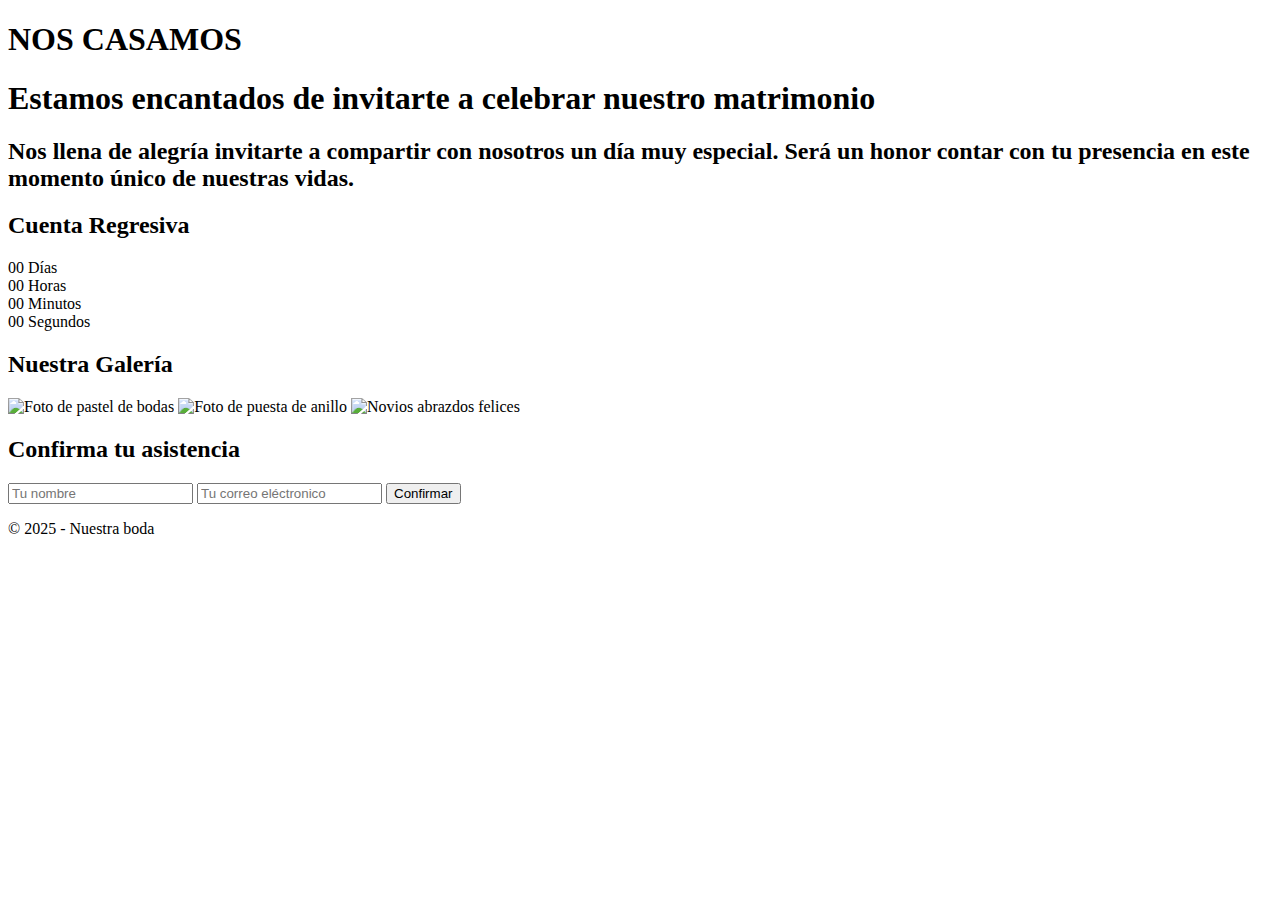
==== WeddingCards/assets/index.html @ c8cbafc0 "Archivos html,css,js de invitación bodas" ====
<!DOCTYPE html>
<html lang="es">
    <head>  
        <meta charset="UTF-8">
        <meta name="viewport" content="width=device-width, initial-scale=1.0">
        <title>Nos Casamos</title>
        <link rel="stylesheet" href="assets/css/styles.css">
    </head>
        <body>
            <header>
                <h1> NOS CASAMOS</h1>
                <p>
                <h1>Estamos encantados de invitarte a celebrar nuestro matrimonio</h1>
                
                <h2>Nos llena de alegría invitarte a compartir con nosotros un día muy especial.
                Será un honor contar con tu presencia en este momento único de nuestras vidas.</h2> 
            </p>
            </header>
            
            <section id="countdown">
                <h2> Cuenta Regresiva</h2>
                <div class="timer">
                    <div><span id="days"> 00 </span>Días</div> 
                    <div><span id="hours"> 00 </span>Horas</div>
                    <div><span id="minutes"> 00 </span>Minutos</div>
                    <div><span id="seconds"> 00 </span>Segundos</div>
                </div>
            </section>

            <section id="galery">
                <h2>Nuestra Galería</h2>
                <div class="images">
                    <img src="assets/img/wedding1.jpg" alt="Foto de pastel de bodas">
                    <img src="assets/img/wedding2.jpg" alt="Foto de puesta de anillo">
                    <img src="assets/img/wedding3.jpg" alt="Novios abrazdos felices">
                </div>
            </section>

            <section id="srvp">
                <h2>Confirma tu asistencia</h2>
                <form id="confirmation-form">
                    <input type="text" name="name" placeholder="Tu nombre" required>
                    <input type="email" name="email" placeholder="Tu correo eléctronico" required>
                    <button type="submit"> Confirmar </button>
                </form>
            </section>

            <footer>
                <p>© 2025 - Nuestra boda</p>
            </footer>

            <script src="assets/js/script.js"></script>
            
        </body>

</html>
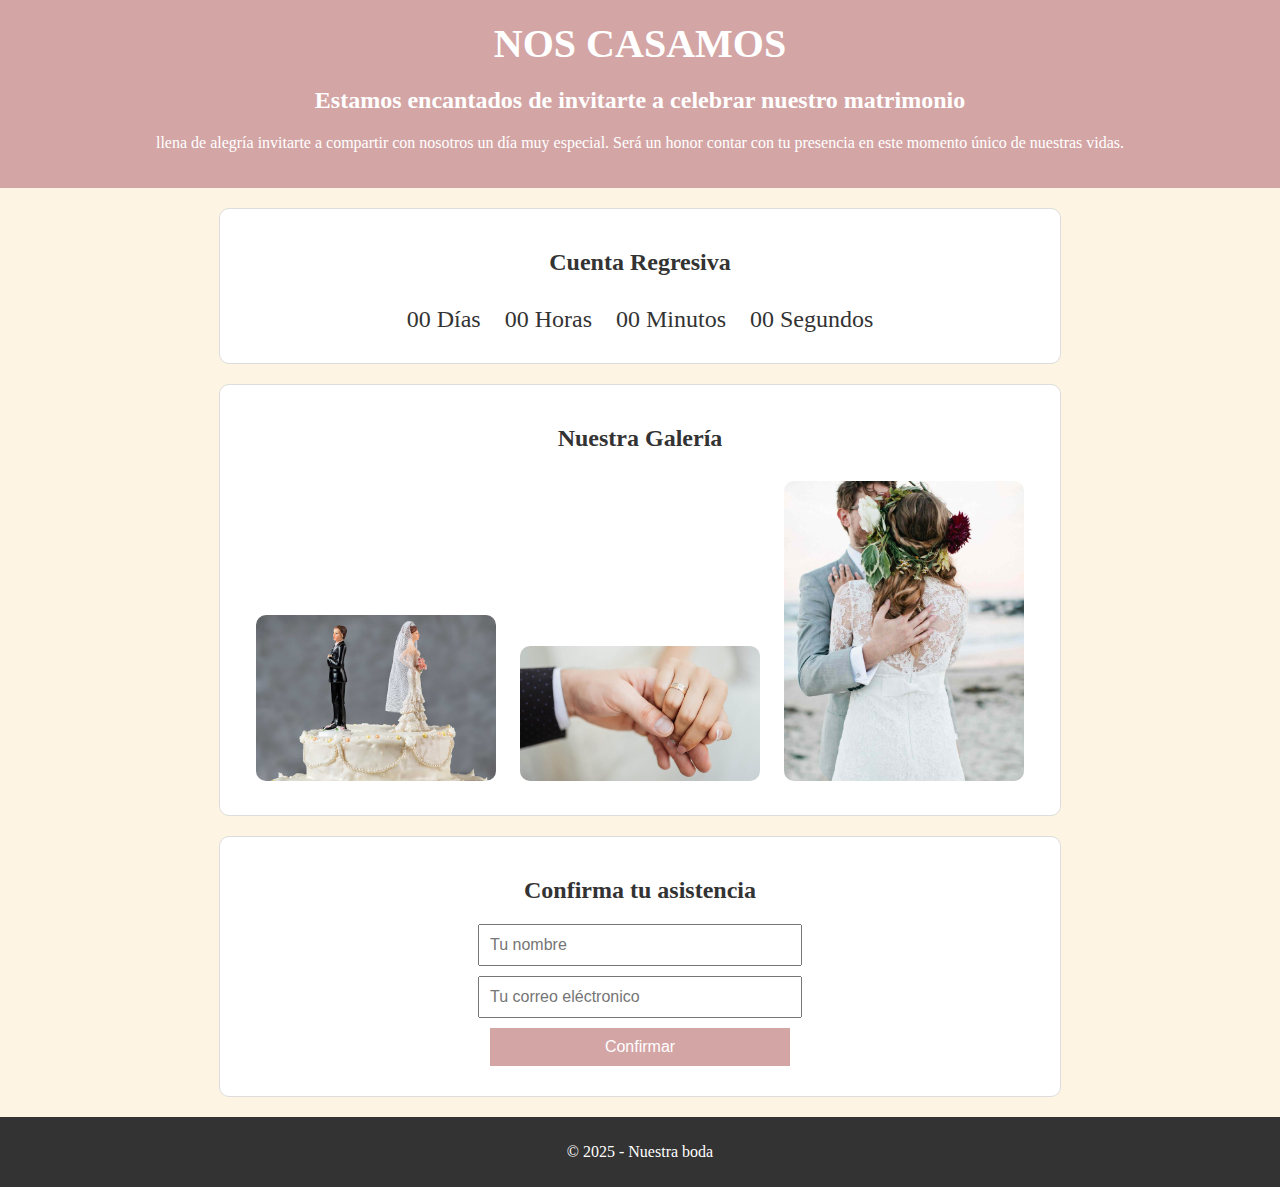
==== commit 63810345: "Realizando cambios en la estructura" ====
--- a/WeddingCards/assets/index.html
+++ b/WeddingCards/assets/index.html
@@ -4,15 +4,14 @@
         <meta charset="UTF-8">
         <meta name="viewport" content="width=device-width, initial-scale=1.0">
         <title>Nos Casamos</title>
-        <link rel="stylesheet" href="assets/css/styles.css">
+        <link rel="stylesheet" href="css/style.css">
     </head>
         <body>
             <header>
                 <h1> NOS CASAMOS</h1>
-                <p>
-                <h1>Estamos encantados de invitarte a celebrar nuestro matrimonio</h1>
+                <h2>Estamos encantados de invitarte a celebrar nuestro matrimonio</h2>
                 
-                <h2>Nos llena de alegría invitarte a compartir con nosotros un día muy especial.
+            <p> llena de alegría invitarte a compartir con nosotros un día muy especial.
                 Será un honor contar con tu presencia en este momento único de nuestras vidas.</h2> 
             </p>
             </header>
@@ -30,9 +29,9 @@
             <section id="galery">
                 <h2>Nuestra Galería</h2>
                 <div class="images">
-                    <img src="assets/img/wedding1.jpg" alt="Foto de pastel de bodas">
-                    <img src="assets/img/wedding2.jpg" alt="Foto de puesta de anillo">
-                    <img src="assets/img/wedding3.jpg" alt="Novios abrazdos felices">
+                    <img src="img/wedding1.jpg" alt="Foto de pastel de bodas">
+                    <img src="img/wedding2.jpg" alt="Foto de puesta de anillo">
+                    <img src="img/wedding3.jpg" alt="Novios abrazdos felices">
                 </div>
             </section>
 
@@ -49,7 +48,7 @@
                 <p>© 2025 - Nuestra boda</p>
             </footer>
 
-            <script src="assets/js/script.js"></script>
+            <script src="js/script.js"></script>
             
         </body>
 
--- a/WeddingCards/assets/css/style.css
+++ b/WeddingCards/assets/css/style.css
@@ -0,0 +1,62 @@
+body {
+    font-family: serif;
+    margin: 0;
+    padding: 0;
+    text-align: center;
+    background-color: #fdf4e3;
+    color: #333;
+}
+
+header {
+    background-color:#d4a5a5;
+    padding: 20px 10px;
+    color: white;
+}
+
+h1 {
+    font-size: 2.5em;
+    margin: 0;
+}
+
+section {
+    padding: 20px;
+    margin: 20px auto;
+    max-width: 800px;
+    border: 1px solid #ddd;
+    border-radius: 10px;
+    background: white;
+}
+
+#galery .images img {
+    width: 30%;
+    margin: 10px;
+    border-radius: 10px;
+}
+
+.timer div {
+    display: inline-block;
+    margin: 10px;
+    font-size: 1.5em;
+}
+
+input, form button {
+    display: block;
+    margin: 10px auto;
+    padding: 10px;
+    font-size: 1em;
+    width: 80%;
+    max-width: 300px;
+}
+
+form button {
+    background: #d4a5a5;
+    color: white;
+    border: none;
+    cursor: pointer;
+}
+
+footer {
+    background: #333;
+    color: white;
+    padding: 10px;
+}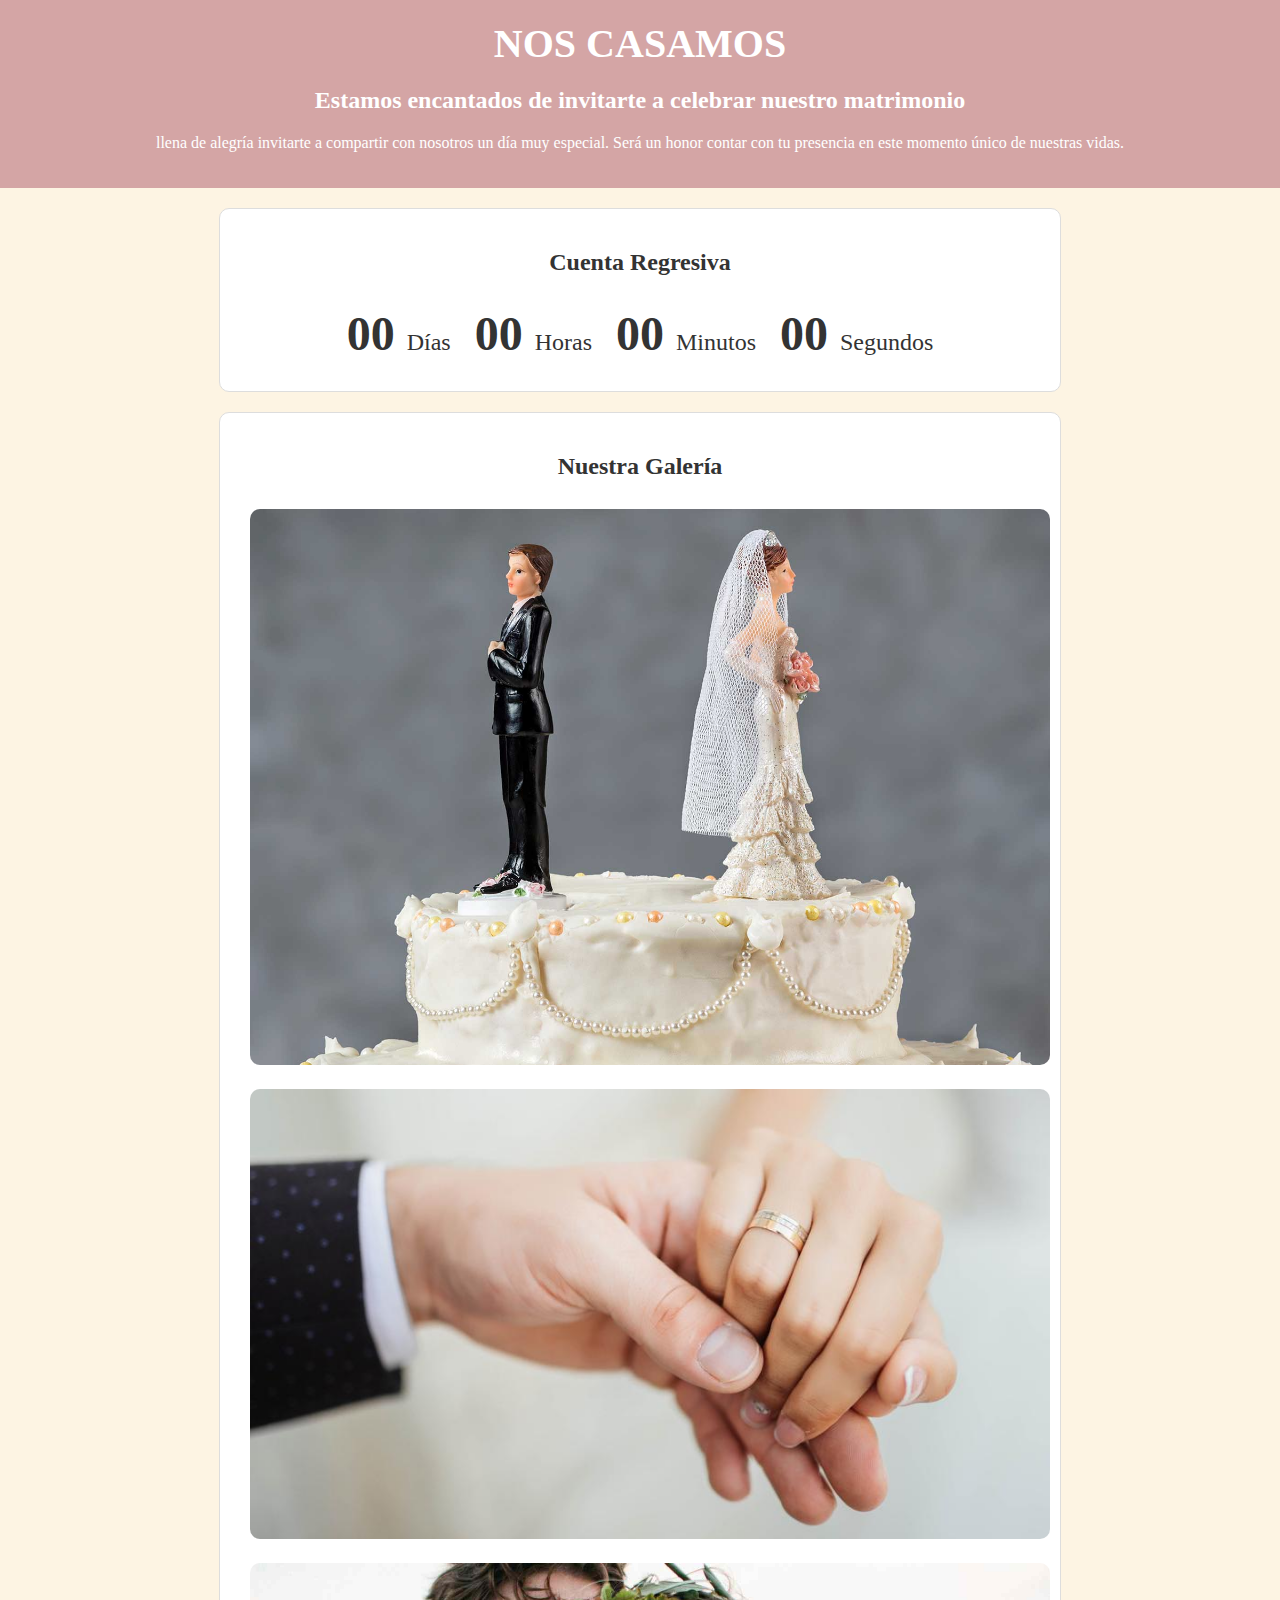
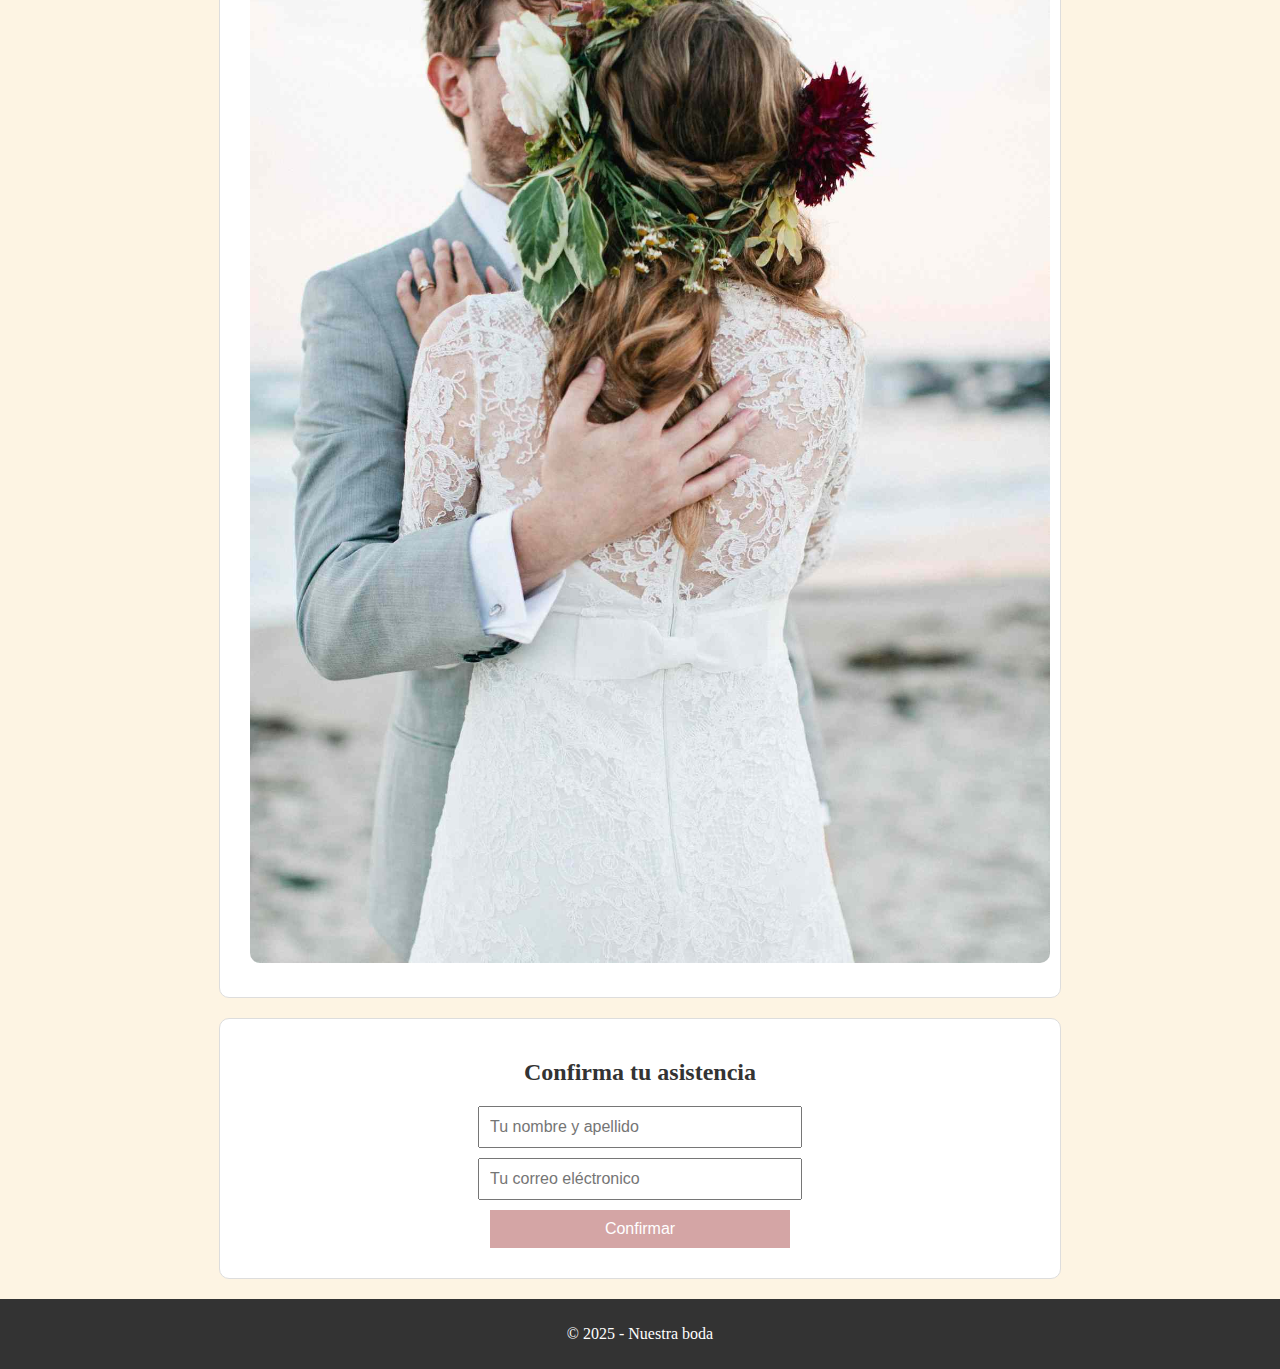
==== commit e06ce45e: "Agregando el mensaje; nombre y apellido" ====
--- a/WeddingCards/assets/index.html
+++ b/WeddingCards/assets/index.html
@@ -38,7 +38,7 @@
             <section id="srvp">
                 <h2>Confirma tu asistencia</h2>
                 <form id="confirmation-form">
-                    <input type="text" name="name" placeholder="Tu nombre" required>
+                    <input type="text" name="name" placeholder="Tu nombre y apellido" required>
                     <input type="email" name="email" placeholder="Tu correo eléctronico" required>
                     <button type="submit"> Confirmar </button>
                 </form>
@@ -48,7 +48,8 @@
                 <p>© 2025 - Nuestra boda</p>
             </footer>
 
-            <script src="js/script.js"></script>
+            <script src="js/01-scriptCountdown.js"></script>
+            <script src="js/02-scriptWhatsApp.js"></script>
             
         </body>
 
--- a/WeddingCards/assets/css/style.css
+++ b/WeddingCards/assets/css/style.css
@@ -28,7 +28,7 @@
 }
 
 #galery .images img {
-    width: 30%;
+    width: 100%;
     margin: 10px;
     border-radius: 10px;
 }
@@ -59,4 +59,14 @@
     background: #333;
     color: white;
     padding: 10px;
+}
+
+.timer span {
+    font-weight: bold;
+    font-size: 2em;
+    transition: transform 0.2s ease-in-out;
+}
+
+.timer span:active {
+    transform: scale(1.2);
 }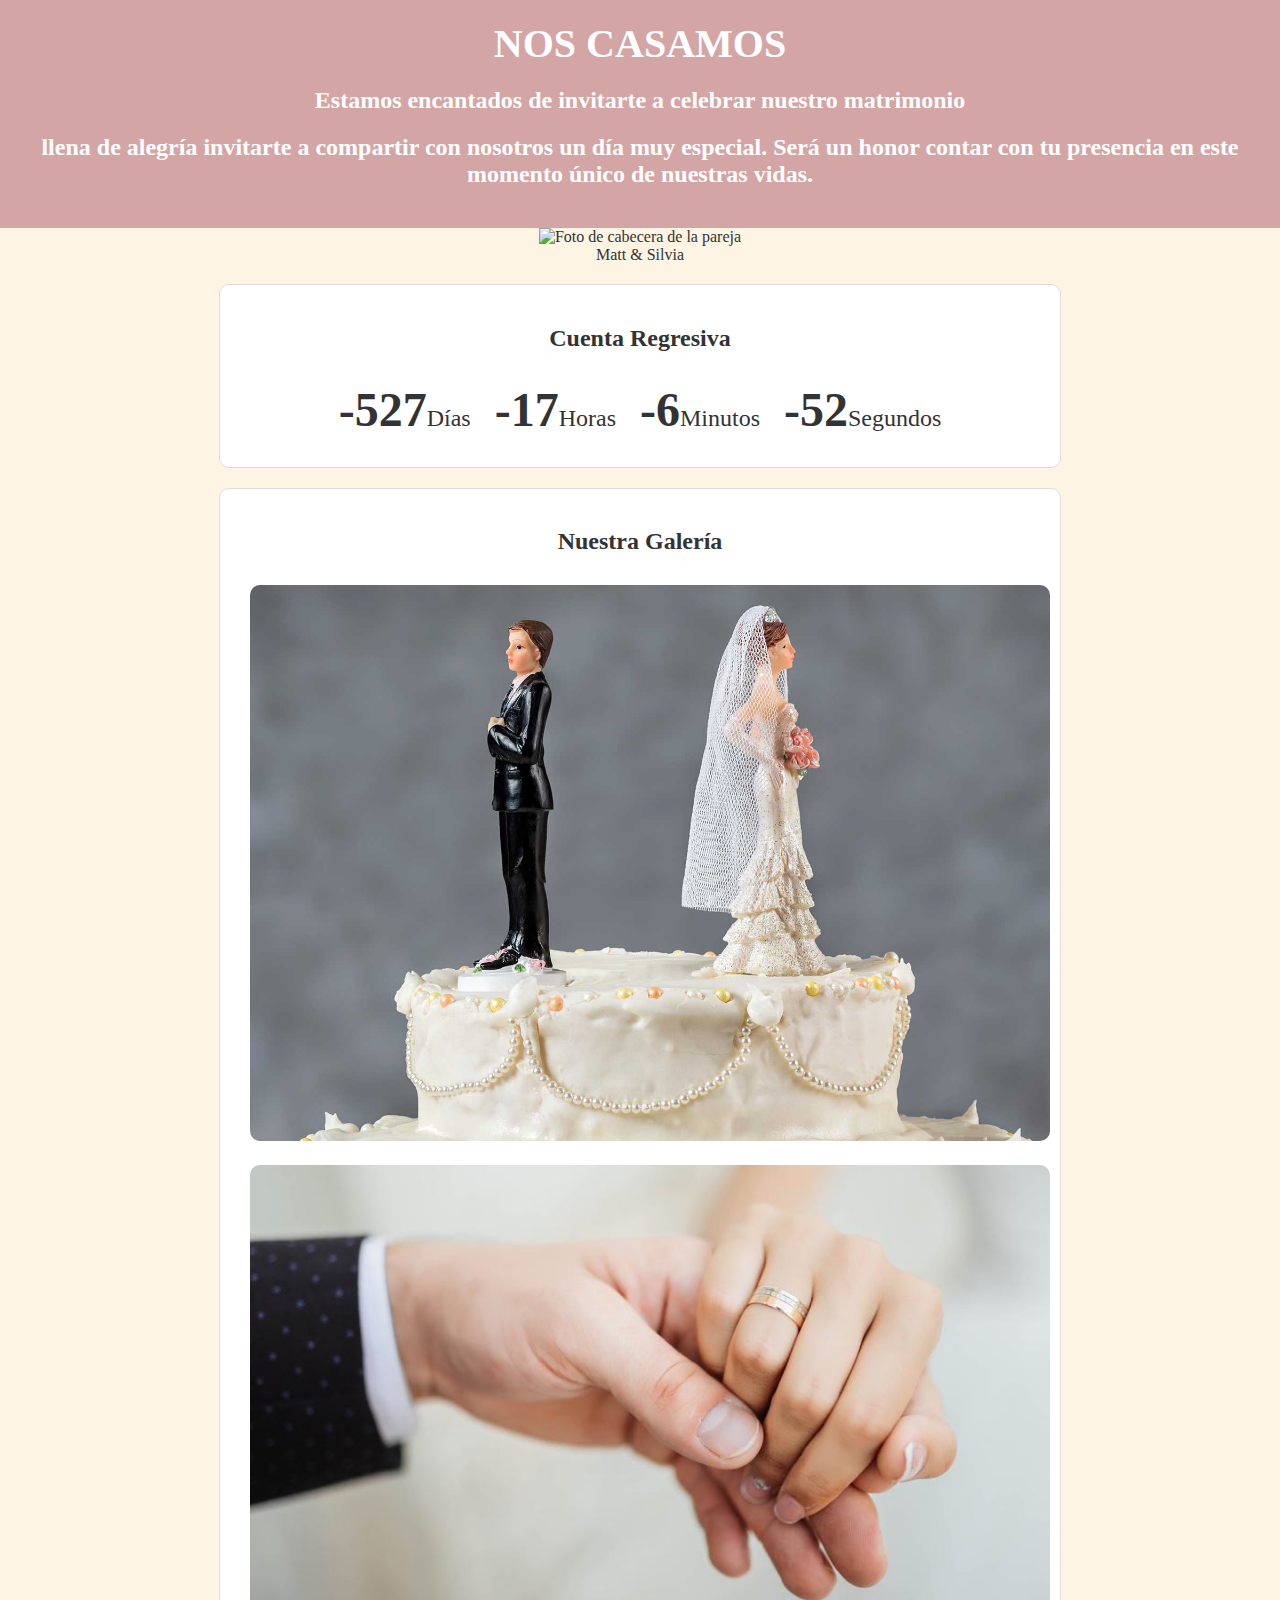
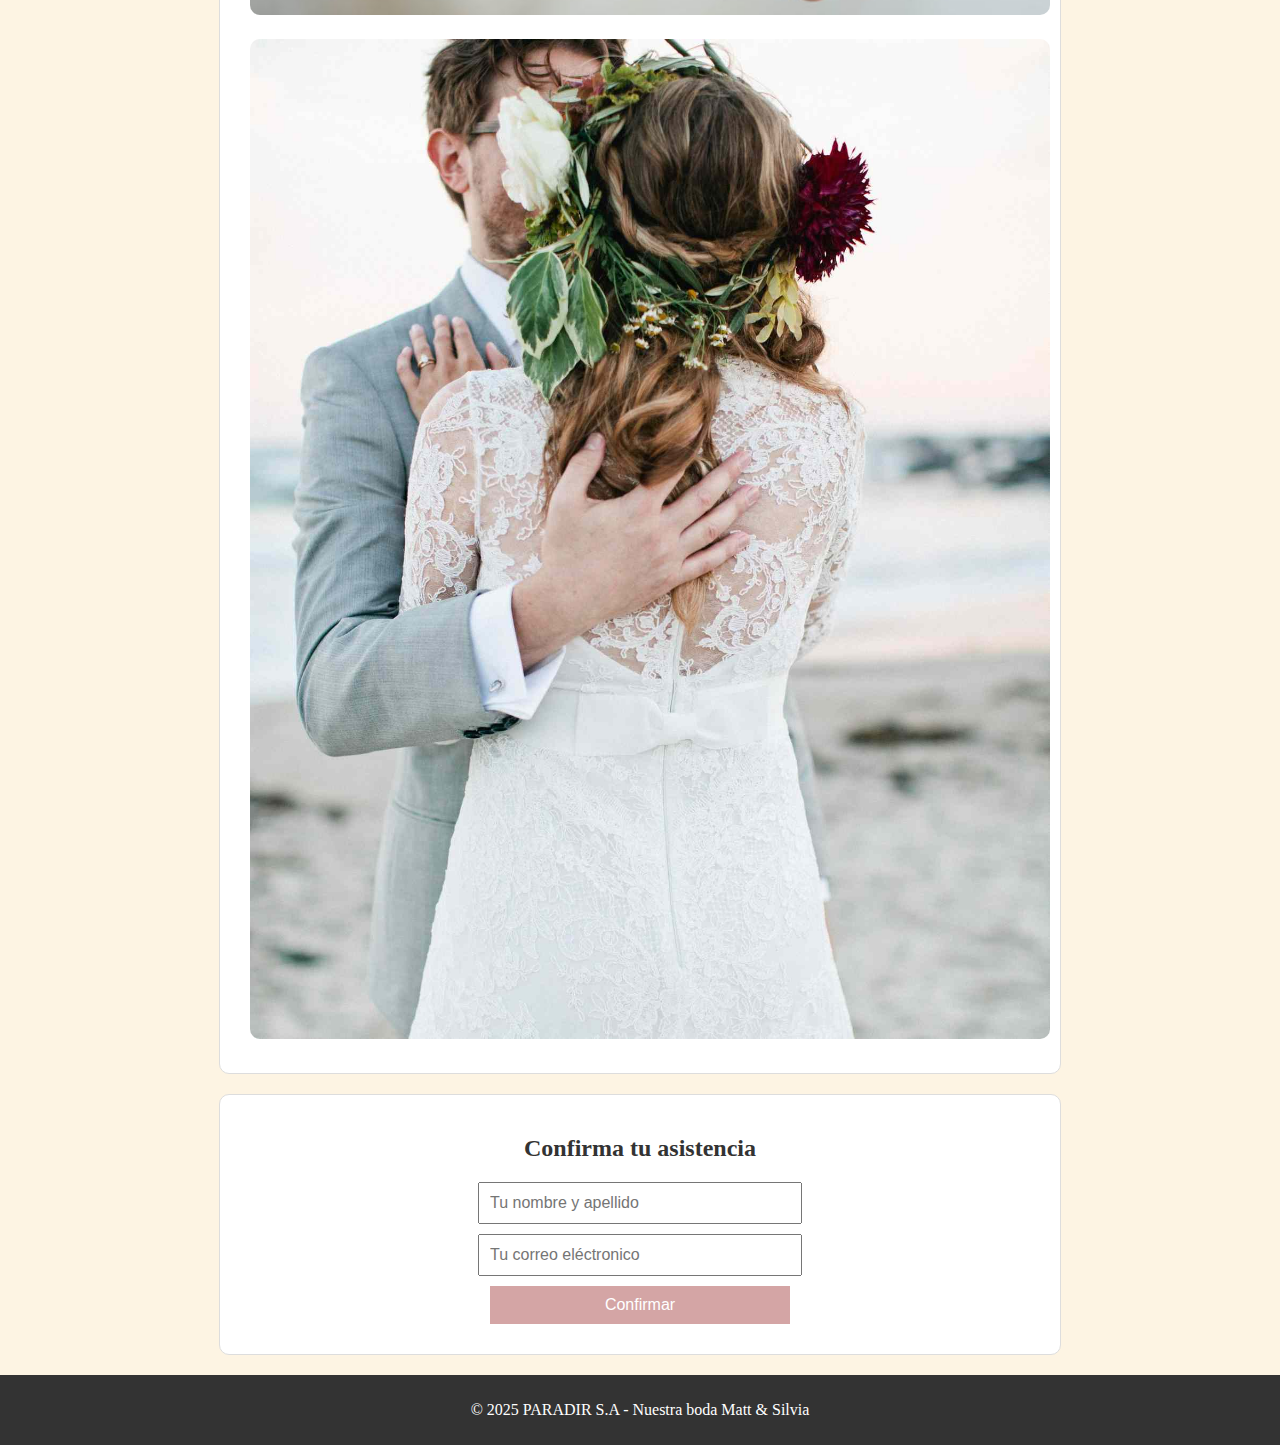
==== commit 3599beb1: "Agregando foto de portada con nombres de la pareja" ====
--- a/WeddingCards/assets/index.html
+++ b/WeddingCards/assets/index.html
@@ -11,11 +11,20 @@
                 <h1> NOS CASAMOS</h1>
                 <h2>Estamos encantados de invitarte a celebrar nuestro matrimonio</h2>
                 
-            <p> llena de alegría invitarte a compartir con nosotros un día muy especial.
+            <h2> llena de alegría invitarte a compartir con nosotros un día muy especial.
                 Será un honor contar con tu presencia en este momento único de nuestras vidas.</h2> 
-            </p>
-            </header>
             
+            </header>  
+                <div class="header-image">
+                    <img src="img/wedding4.jpeg" alt="Foto de cabecera de la pareja">
+                    <div class="names">
+                        <span class="left">Matt</span>
+                        <span class="center">&</span>
+                        <span class="right">Silvia</span>
+                    </div>
+                </div>
+
+                
             <section id="countdown">
                 <h2> Cuenta Regresiva</h2>
                 <div class="timer">
@@ -45,7 +54,7 @@
             </section>
 
             <footer>
-                <p>© 2025 - Nuestra boda</p>
+                <p>© 2025 PARADIR S.A - Nuestra boda Matt & Silvia</p>
             </footer>
 
             <script src="js/01-scriptCountdown.js"></script>
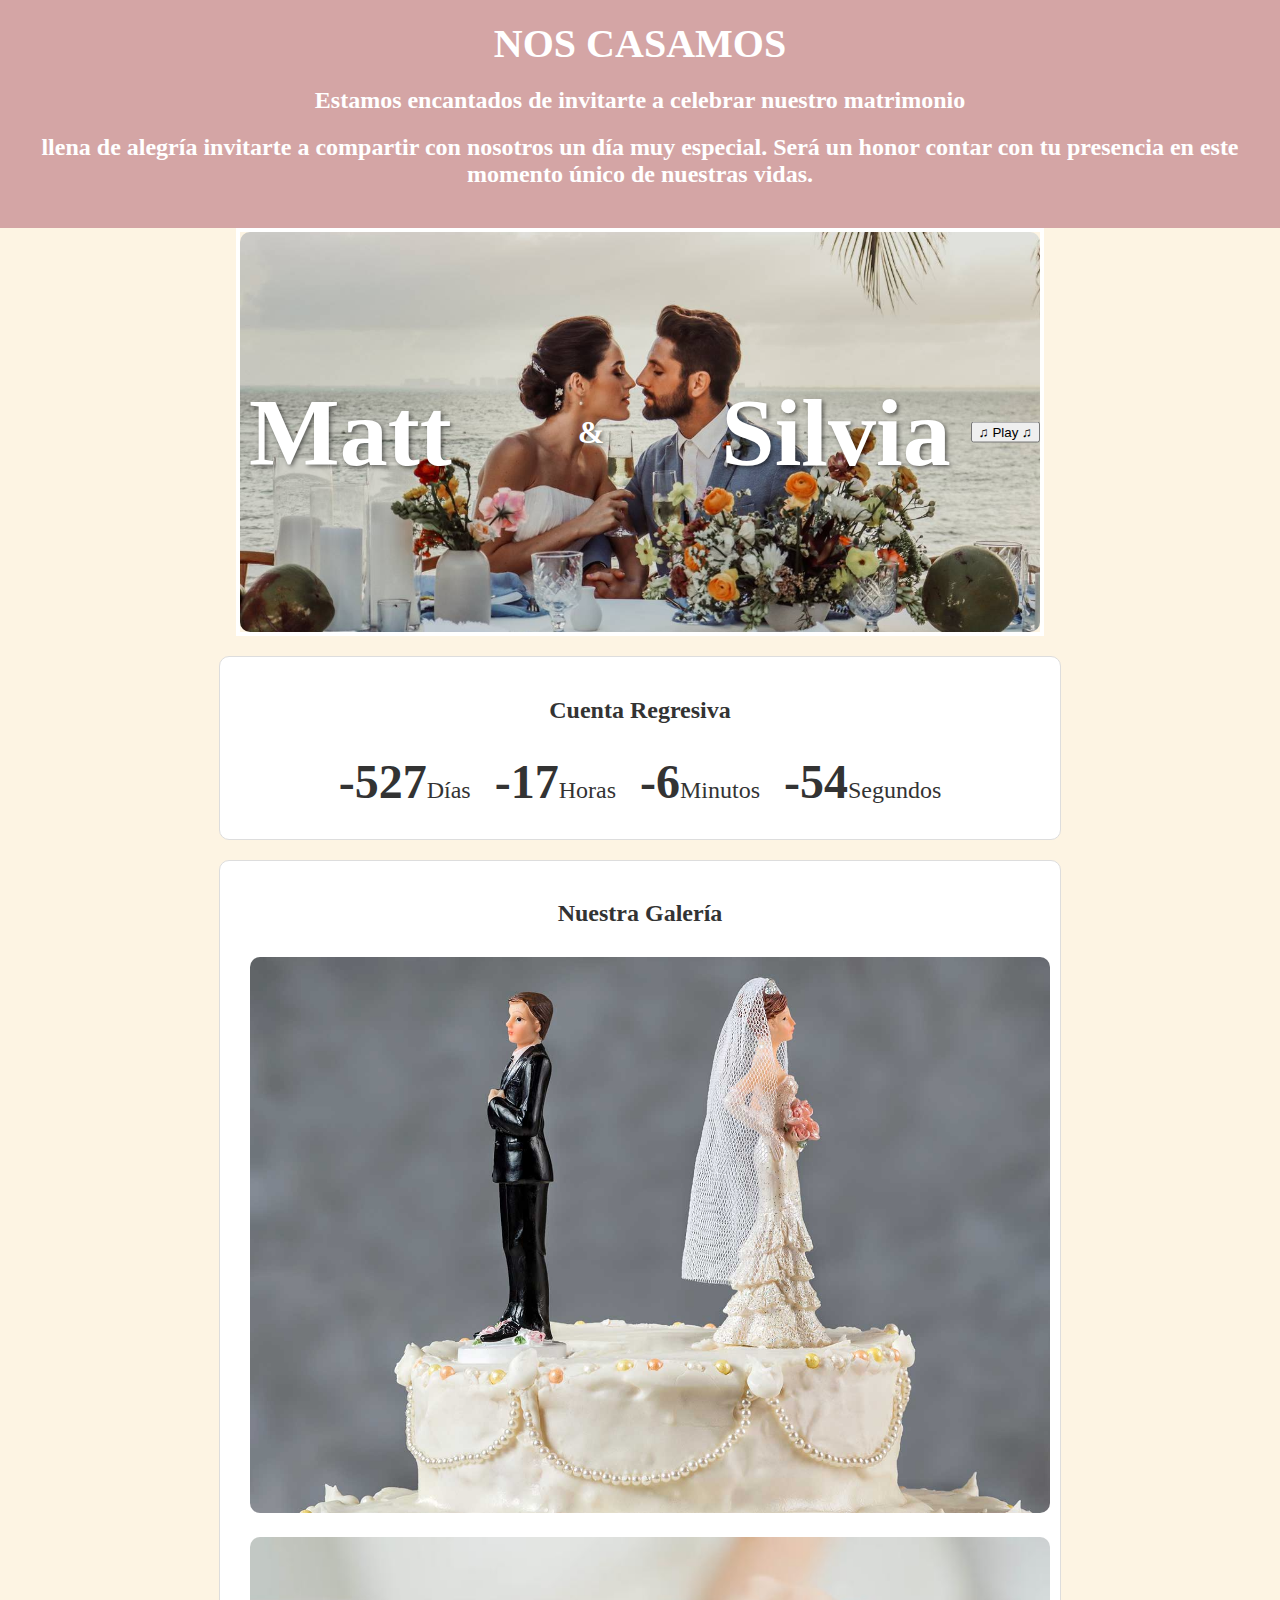
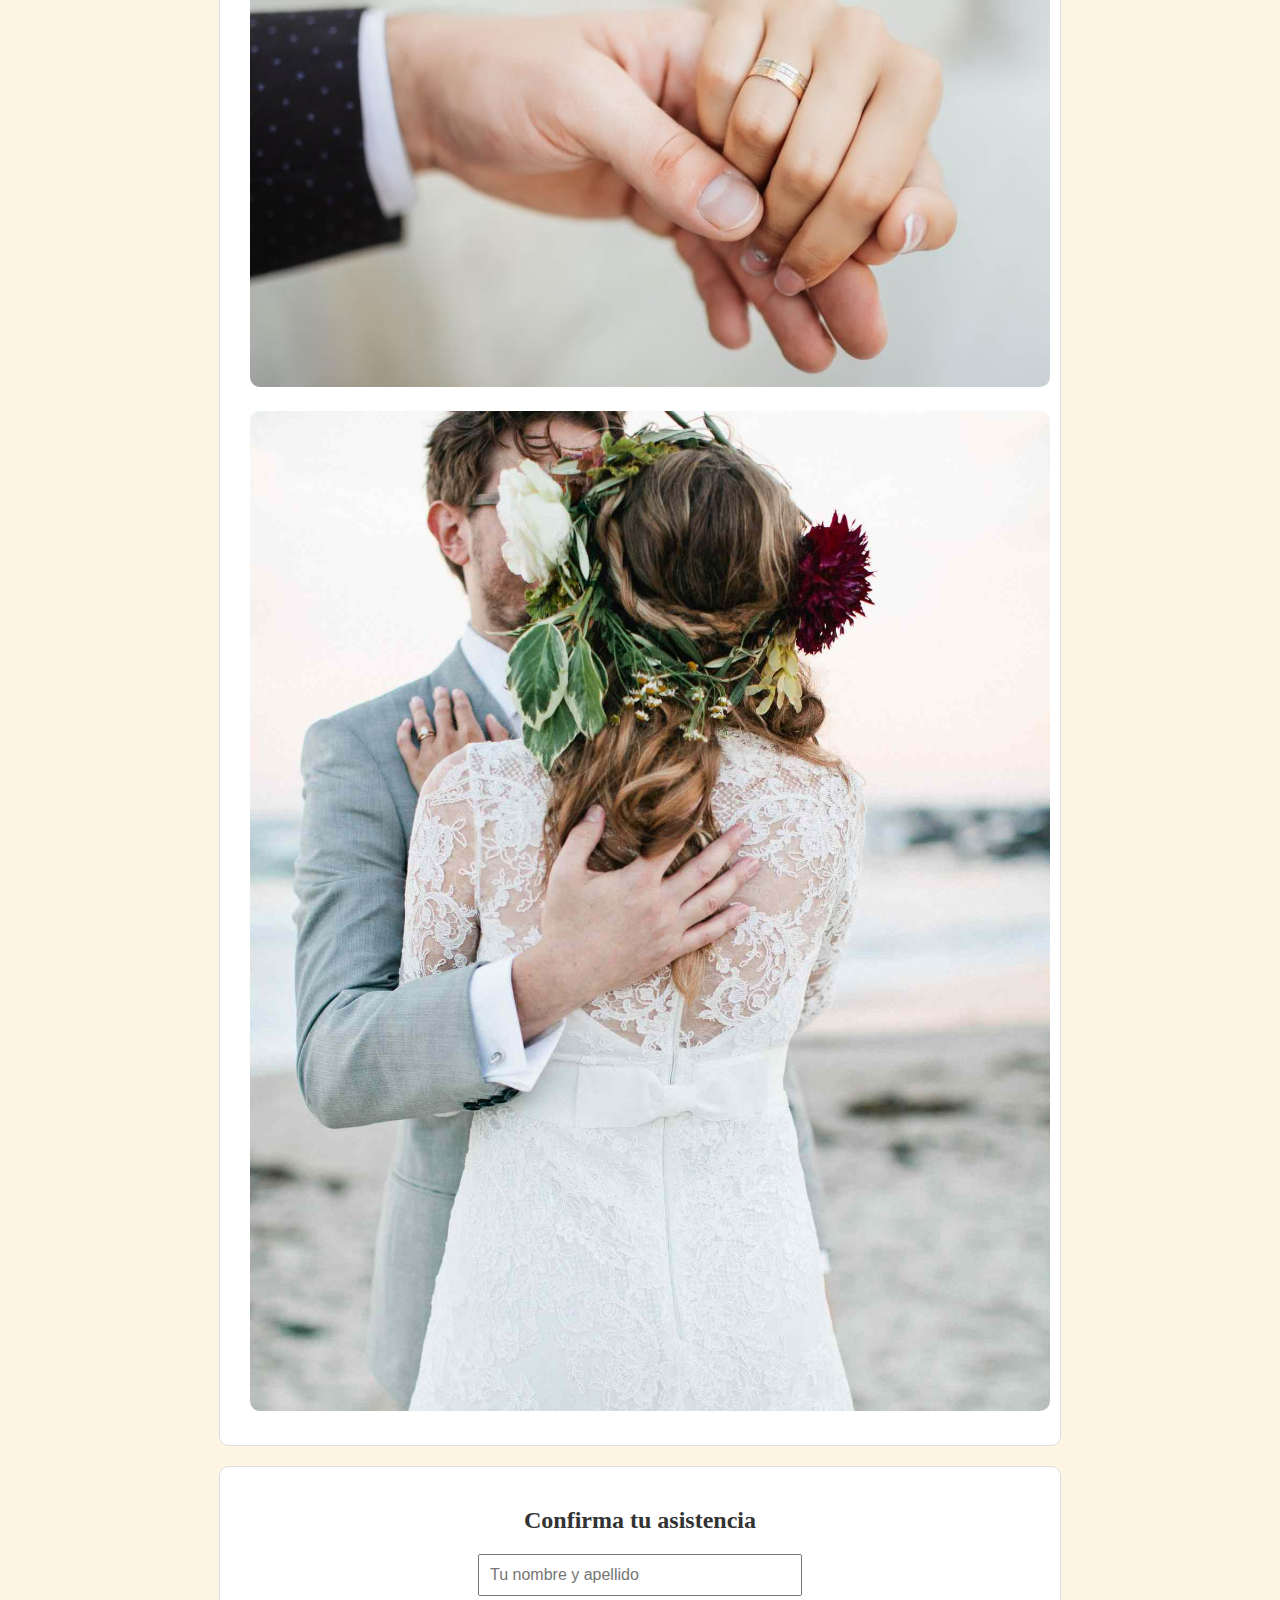
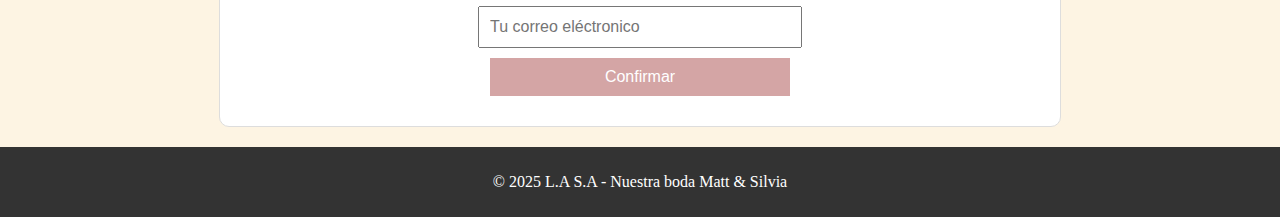
==== commit a667c735: "Agregando botón de música" ====
--- a/WeddingCards/assets/index.html
+++ b/WeddingCards/assets/index.html
@@ -15,16 +15,18 @@
                 Será un honor contar con tu presencia en este momento único de nuestras vidas.</h2> 
             
             </header>  
+                
                 <div class="header-image">
                     <img src="img/wedding4.jpeg" alt="Foto de cabecera de la pareja">
                     <div class="names">
                         <span class="left">Matt</span>
                         <span class="center">&</span>
                         <span class="right">Silvia</span>
+                        <button class="music-button"> ♫ Play ♫ </button>
+                        <audio id="musicromantic" src="music/Ben E. King - Stand By Me (Audio)(MP3_160K).mp3"></audio> 
                     </div>
                 </div>
 
-                
             <section id="countdown">
                 <h2> Cuenta Regresiva</h2>
                 <div class="timer">
@@ -54,12 +56,12 @@
             </section>
 
             <footer>
-                <p>© 2025 PARADIR S.A - Nuestra boda Matt & Silvia</p>
+                <p>© 2025 L.A S.A - Nuestra boda Matt & Silvia</p>
             </footer>
 
             <script src="js/01-scriptCountdown.js"></script>
             <script src="js/02-scriptWhatsApp.js"></script>
-            
+            <script src="js/03-scriptMusicbutton.js"></script>
         </body>
 
 </html>
--- a/WeddingCards/assets/css/style.css
+++ b/WeddingCards/assets/css/style.css
@@ -6,6 +6,7 @@
     background-color: #fdf4e3;
     color: #333;
 }
+
 
 header {
     background-color:#d4a5a5;
@@ -69,4 +70,48 @@
 
 .timer span:active {
     transform: scale(1.2);
+}
+
+.header-image {
+    position: relative;
+    width: 100%;
+    max-width: 800px;
+    margin: auto;
+    border: 4px solid white;
+    overflow: hidden;
+}
+
+.header-image img{
+    width: 100%;
+    display: block ;
+    object-fit: cover;
+    height: 400px;
+    border-radius: 10px;
+
+}
+
+.names {
+    position: absolute;
+    width: 100%;
+    top: 50%;
+    left: 50%;
+    transform:translate(-50%,-50%);
+    display: flex;
+    justify-content: center;
+    align-items: center;
+    padding: 0 20px;
+    gap: 20px;
+    font-size: 2em;
+    font-weight:bold;
+    color: white;
+    text-shadow: 2px 2px 4px rgba(0,0,0,0.5);
+}
+
+.left, .center, .right {
+    flex: 1;
+    text-align:center;
+}
+
+.left, .right {
+    font-size: 3em;
 }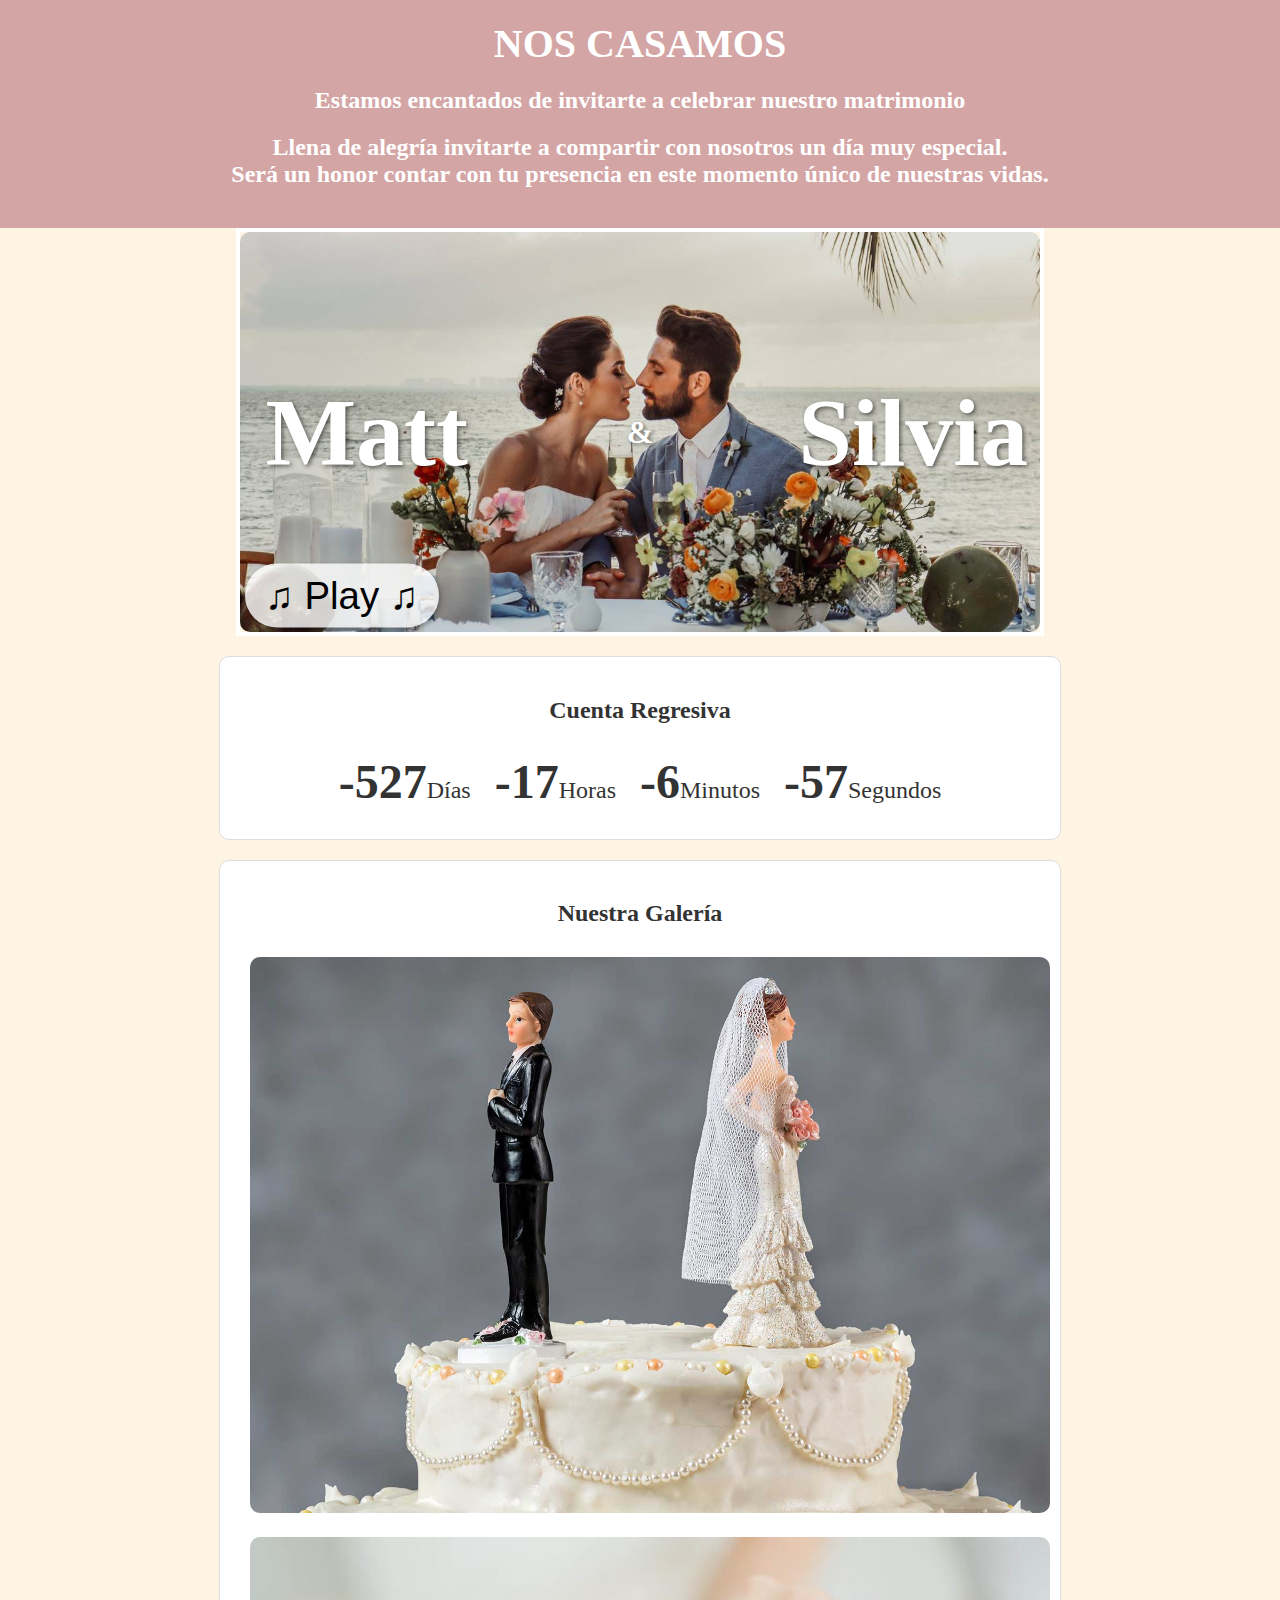
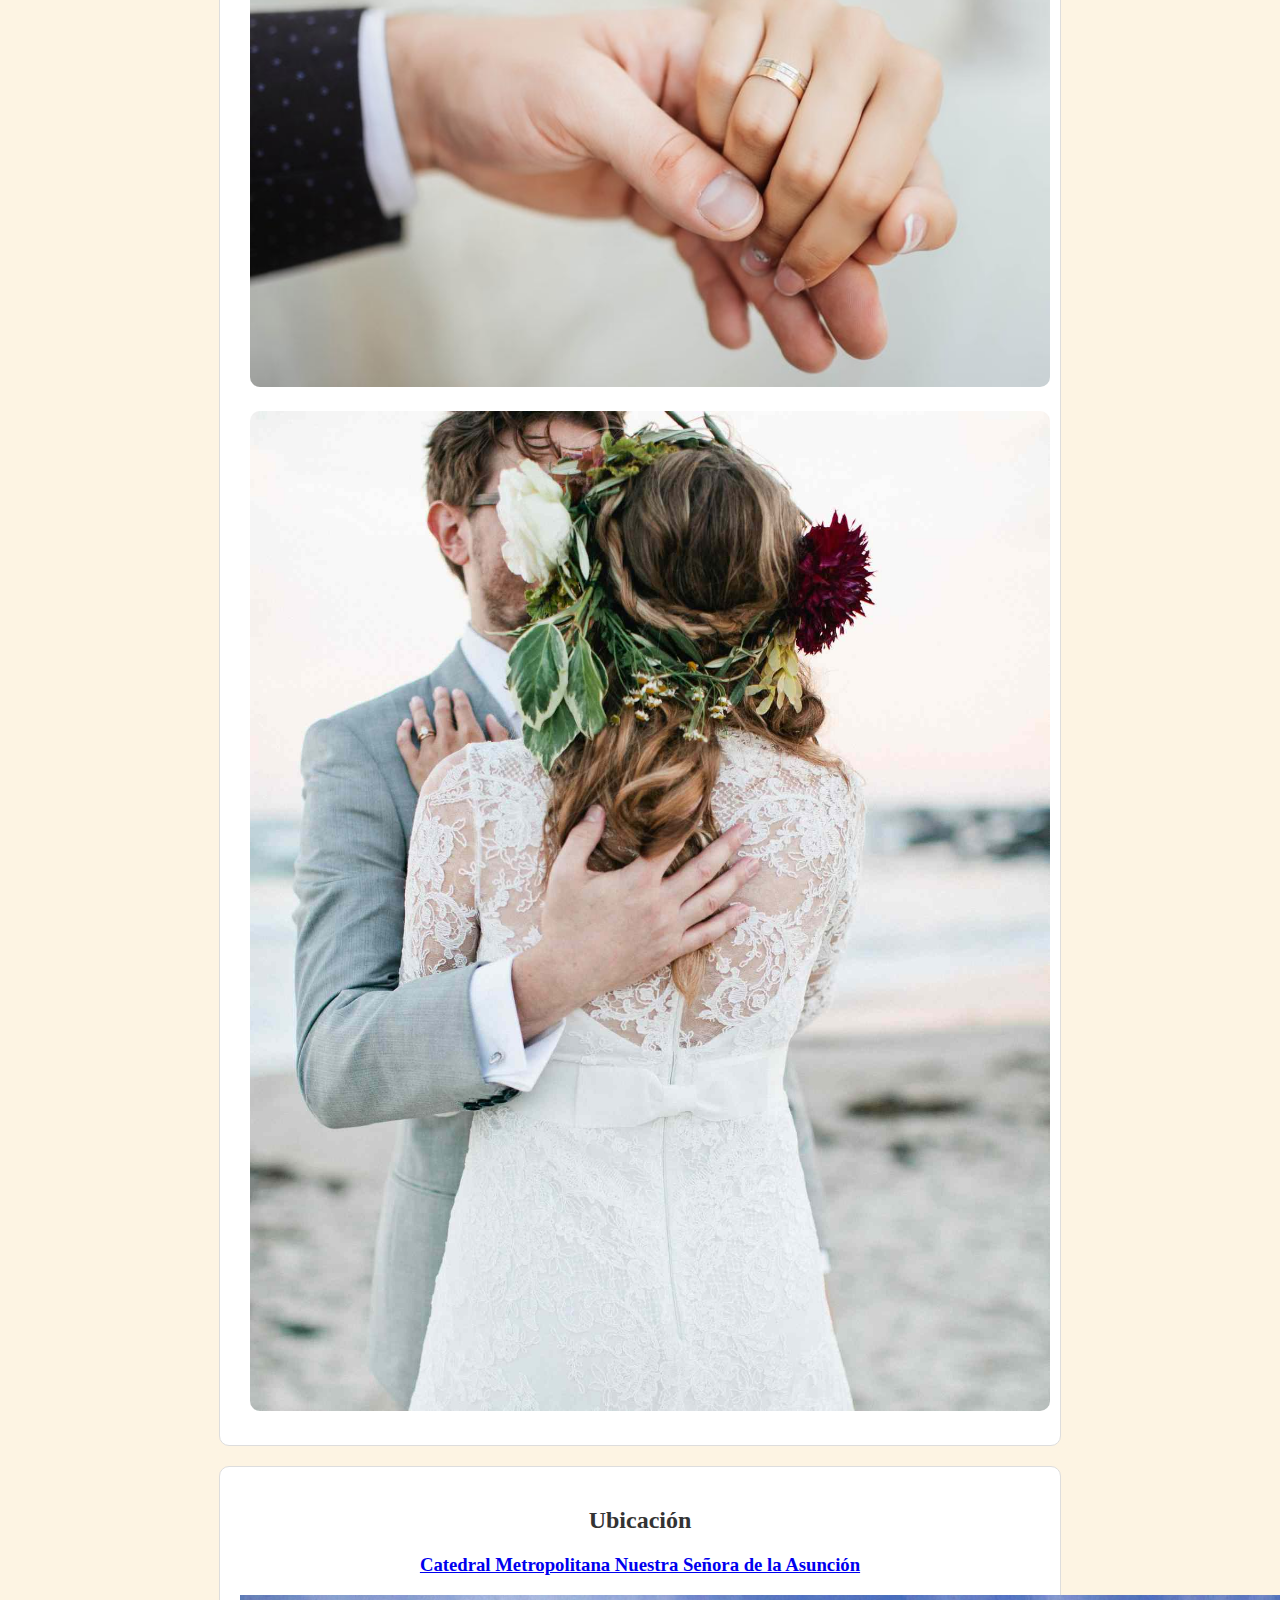
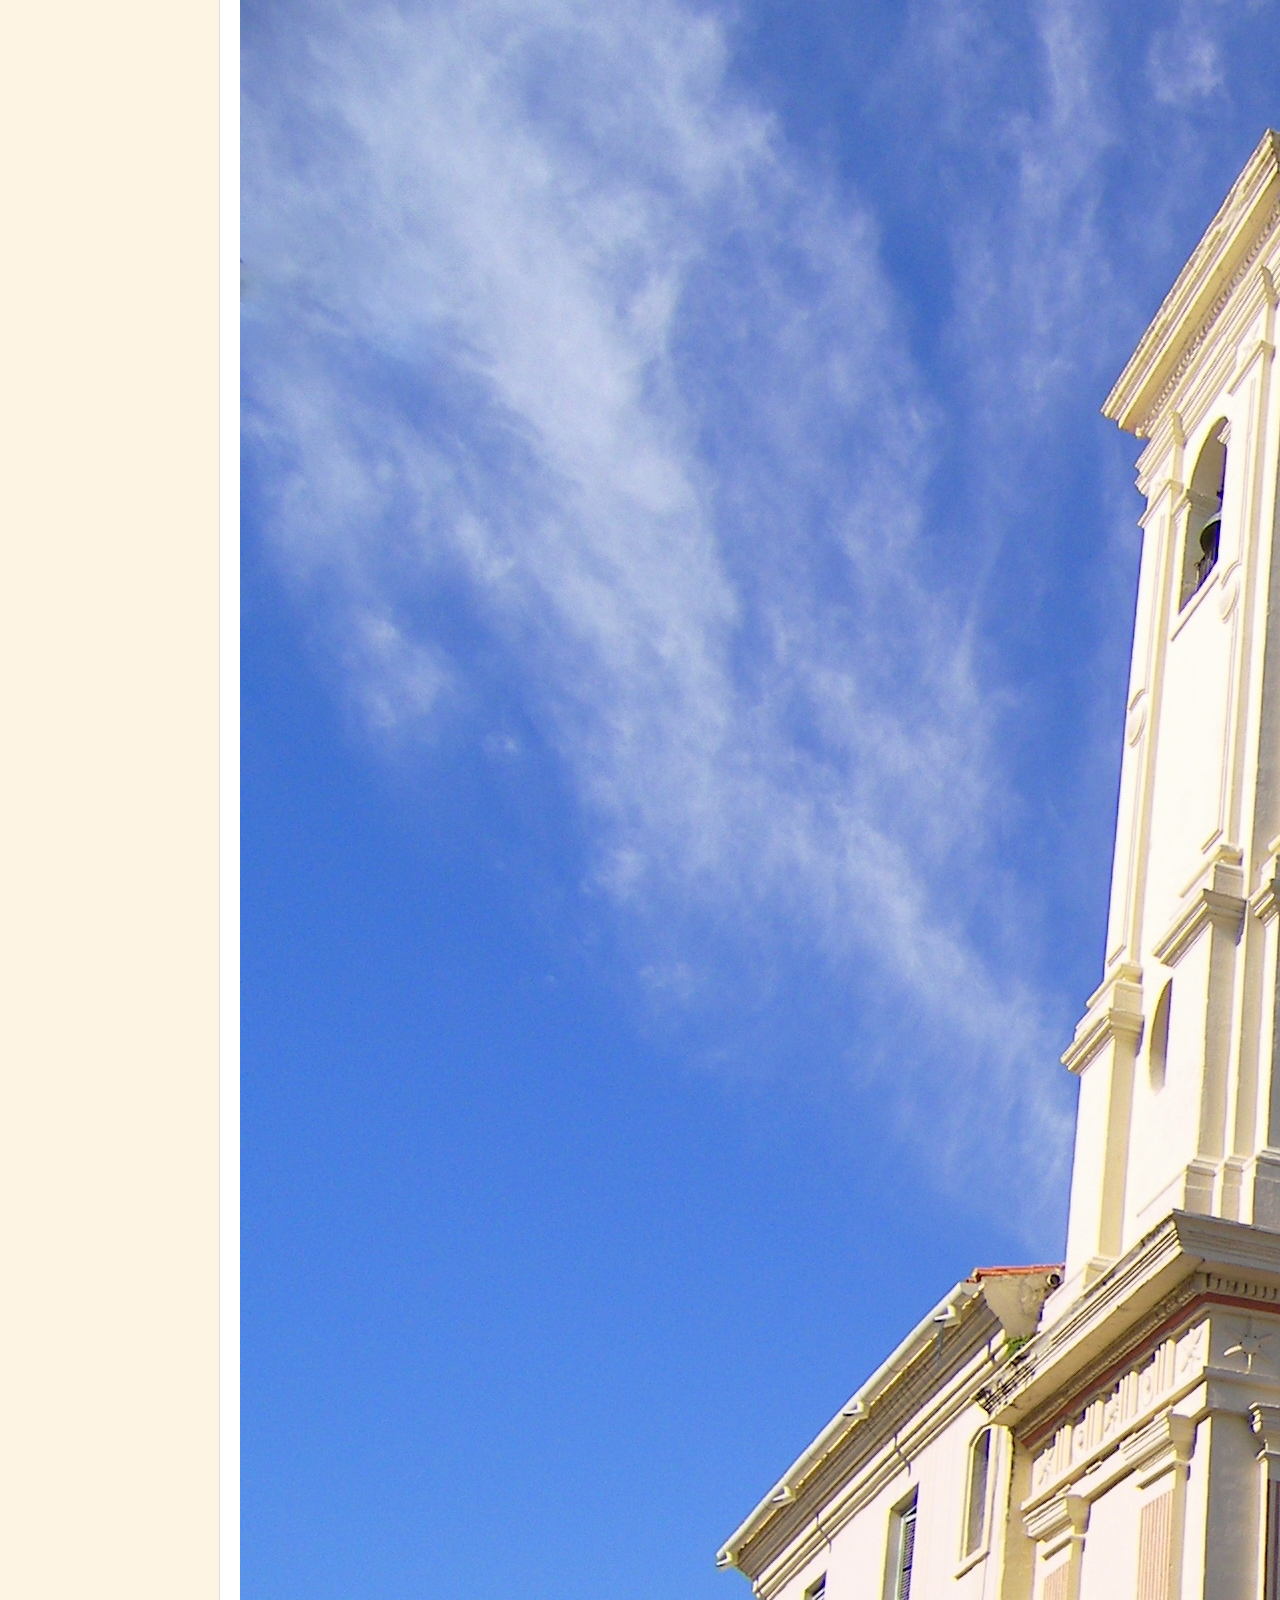
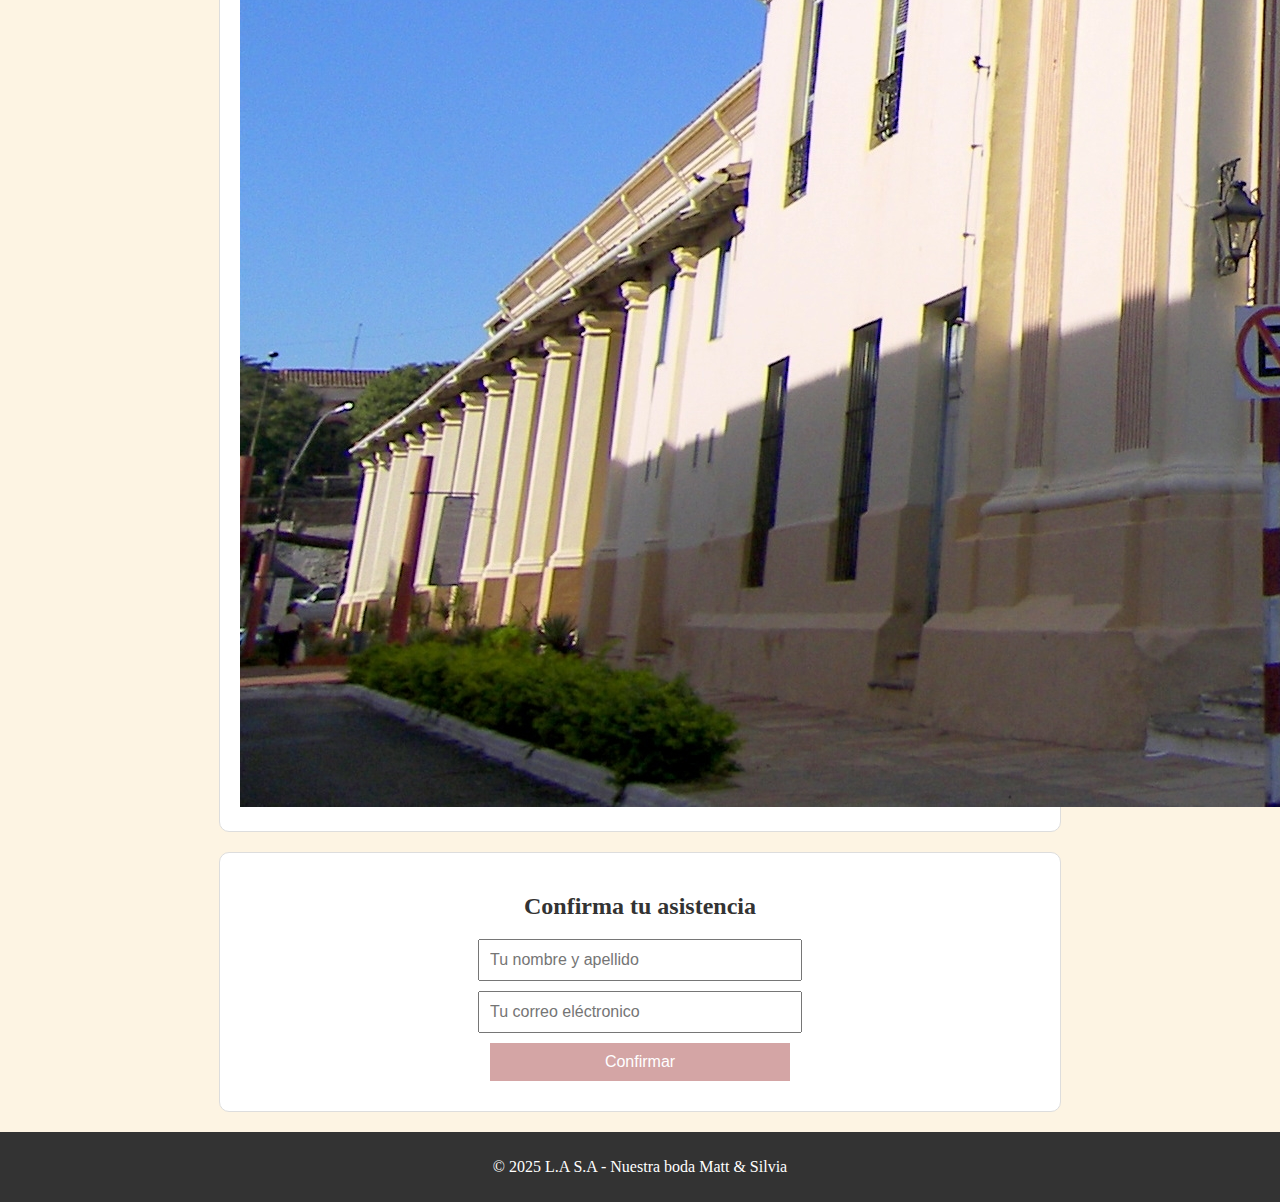
==== commit 0c0d893c: "Agregando sección de ubicación, con enlace a maps" ====
--- a/WeddingCards/assets/index.html
+++ b/WeddingCards/assets/index.html
@@ -11,8 +11,8 @@
                 <h1> NOS CASAMOS</h1>
                 <h2>Estamos encantados de invitarte a celebrar nuestro matrimonio</h2>
                 
-            <h2> llena de alegría invitarte a compartir con nosotros un día muy especial.
-                Será un honor contar con tu presencia en este momento único de nuestras vidas.</h2> 
+            <h2> Llena de alegría invitarte a compartir con nosotros un día muy especial.
+                <br>Será un honor contar con tu presencia en este momento único de nuestras vidas. </h2>
             
             </header>  
                 
@@ -46,6 +46,19 @@
                 </div>
             </section>
 
+            <section id="ubication">
+                <h2>Ubicación</h2>
+
+                <h3>
+                    <a href="https://g.co/kgs/Zt1eMbV" target="_blank">
+                    Catedral Metropolitana Nuestra Señora de la Asunción
+                </h3>
+                </a>
+                <div class="church">
+                    <img src="img/church.jpg" alt="Foto de la iglesia">
+                </div>
+            </section>
+
             <section id="srvp">
                 <h2>Confirma tu asistencia</h2>
                 <form id="confirmation-form">
--- a/WeddingCards/assets/css/style.css
+++ b/WeddingCards/assets/css/style.css
@@ -6,7 +6,6 @@
     background-color: #fdf4e3;
     color: #333;
 }
-
 
 header {
     background-color:#d4a5a5;
@@ -114,4 +113,28 @@
 
 .left, .right {
     font-size: 3em;
-}+}
+
+.music-button {
+    position: absolute;
+    bottom: -140px;
+    left: 25px;
+    background: rgba(255,255,255,0.8);
+    border: none;
+    padding: 10px 20px;
+    font-size: 1.2em;
+    cursor: pointer;
+    border-radius:200px;
+    box-shadow: 2px 2px 5px rgba(0, 0 , 0, 0.3);
+    transition: 0.3s;
+}
+
+.music-button:hover {
+    background: rgba(255, 255, 255, 1);
+}
+
+.music-button.playing {
+    background: #d4a5a5;
+    color: black;
+}
+
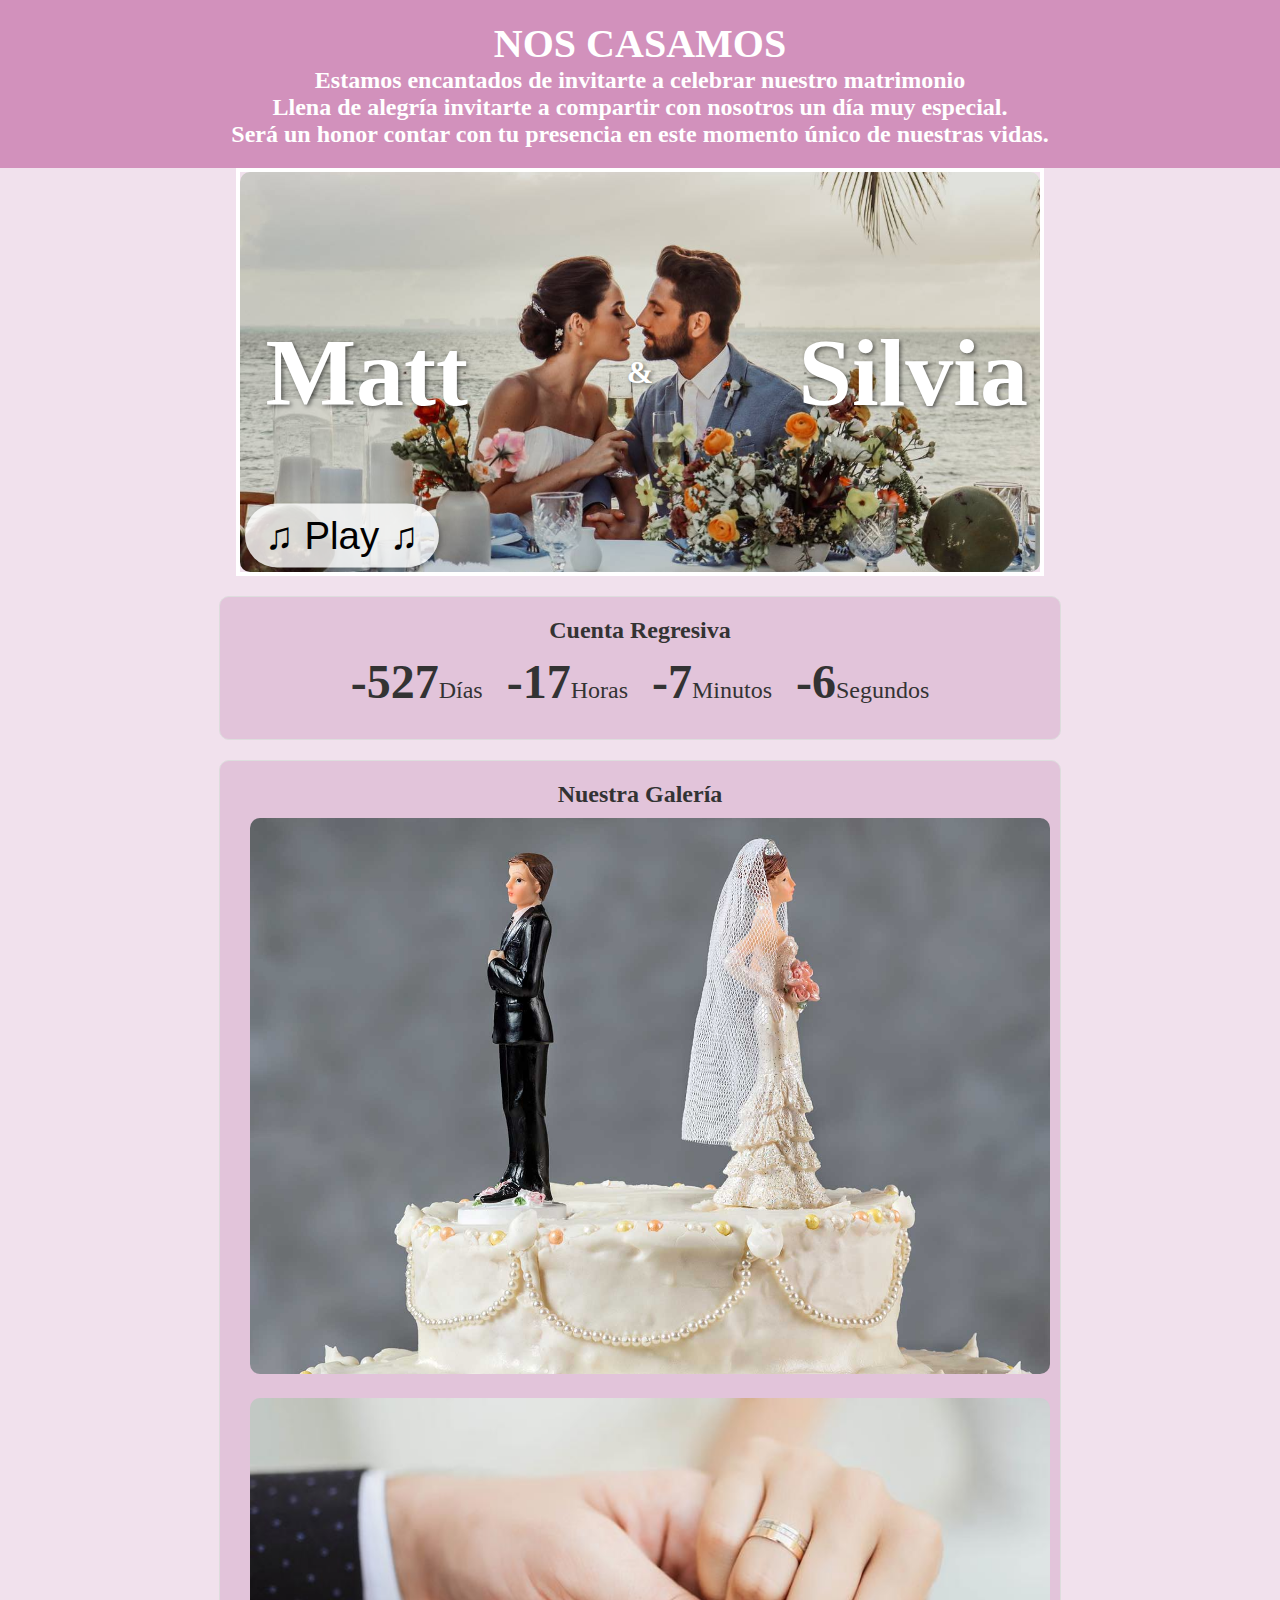
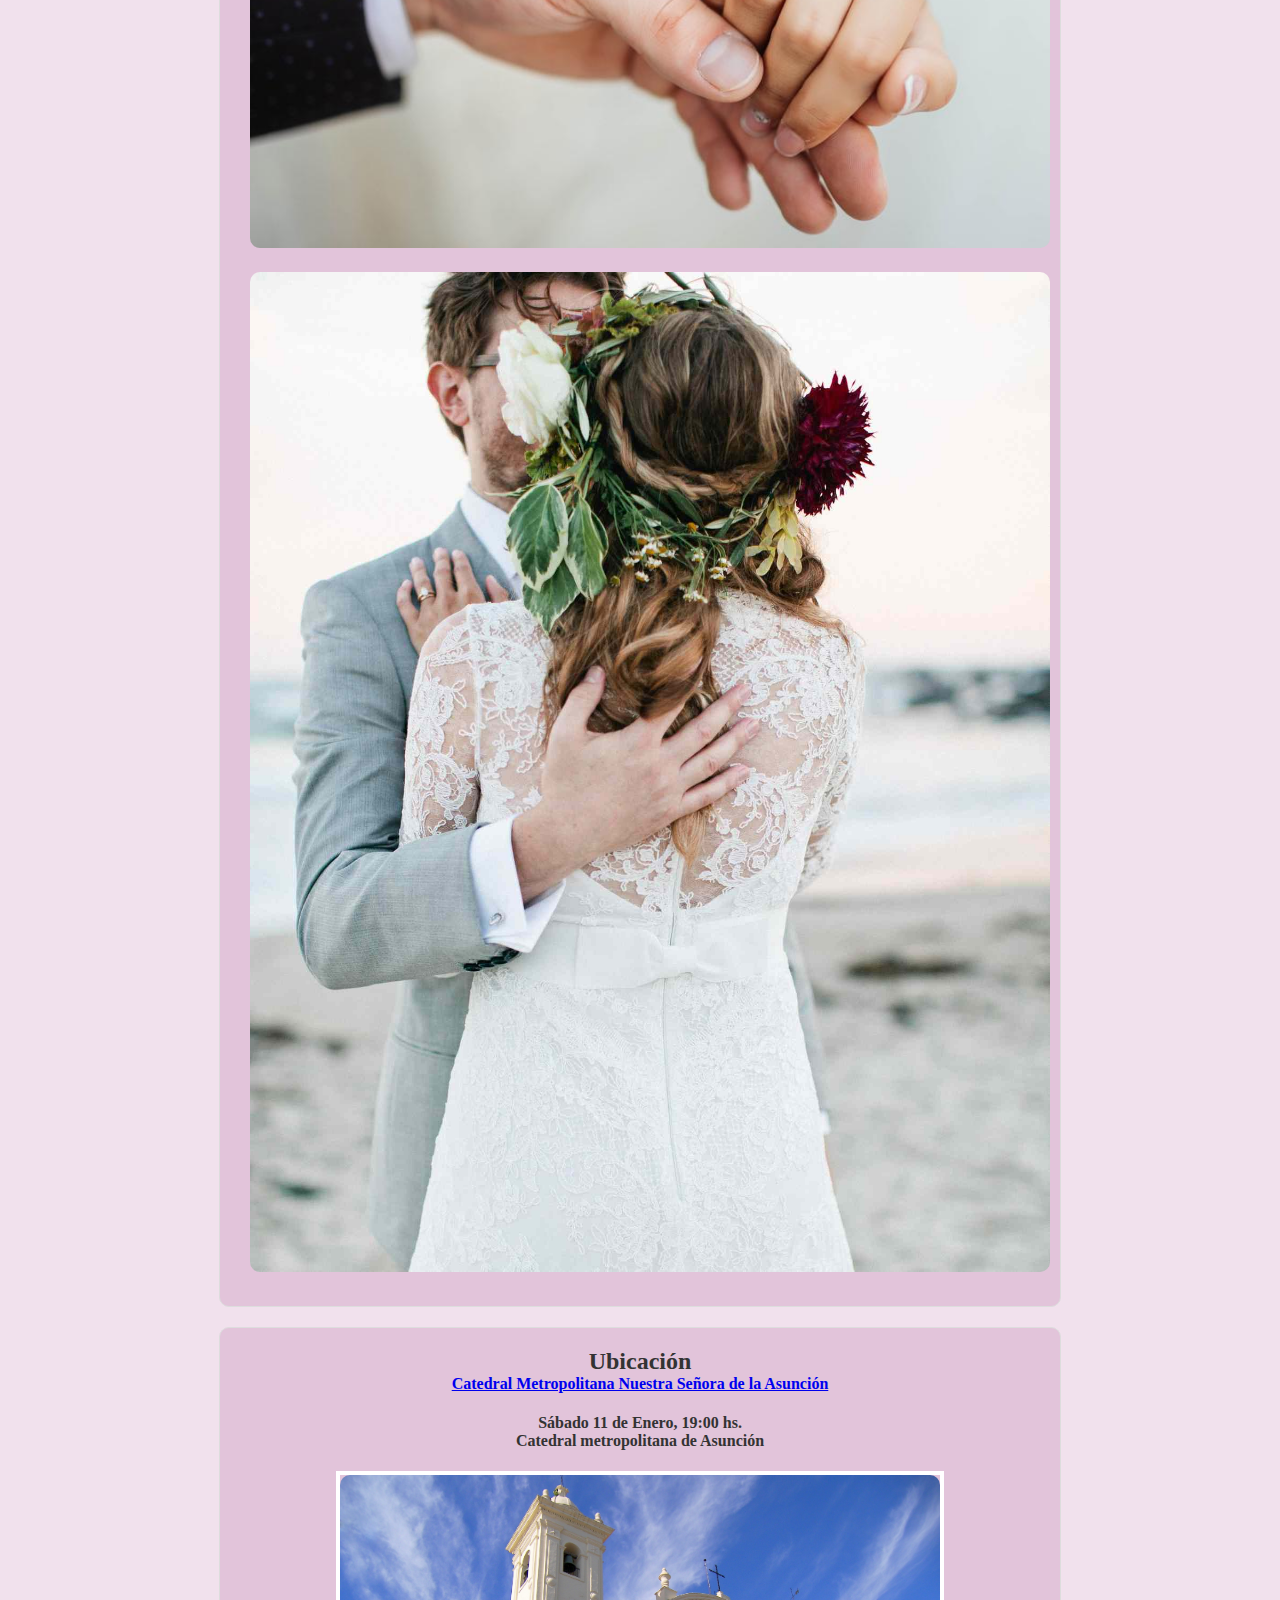
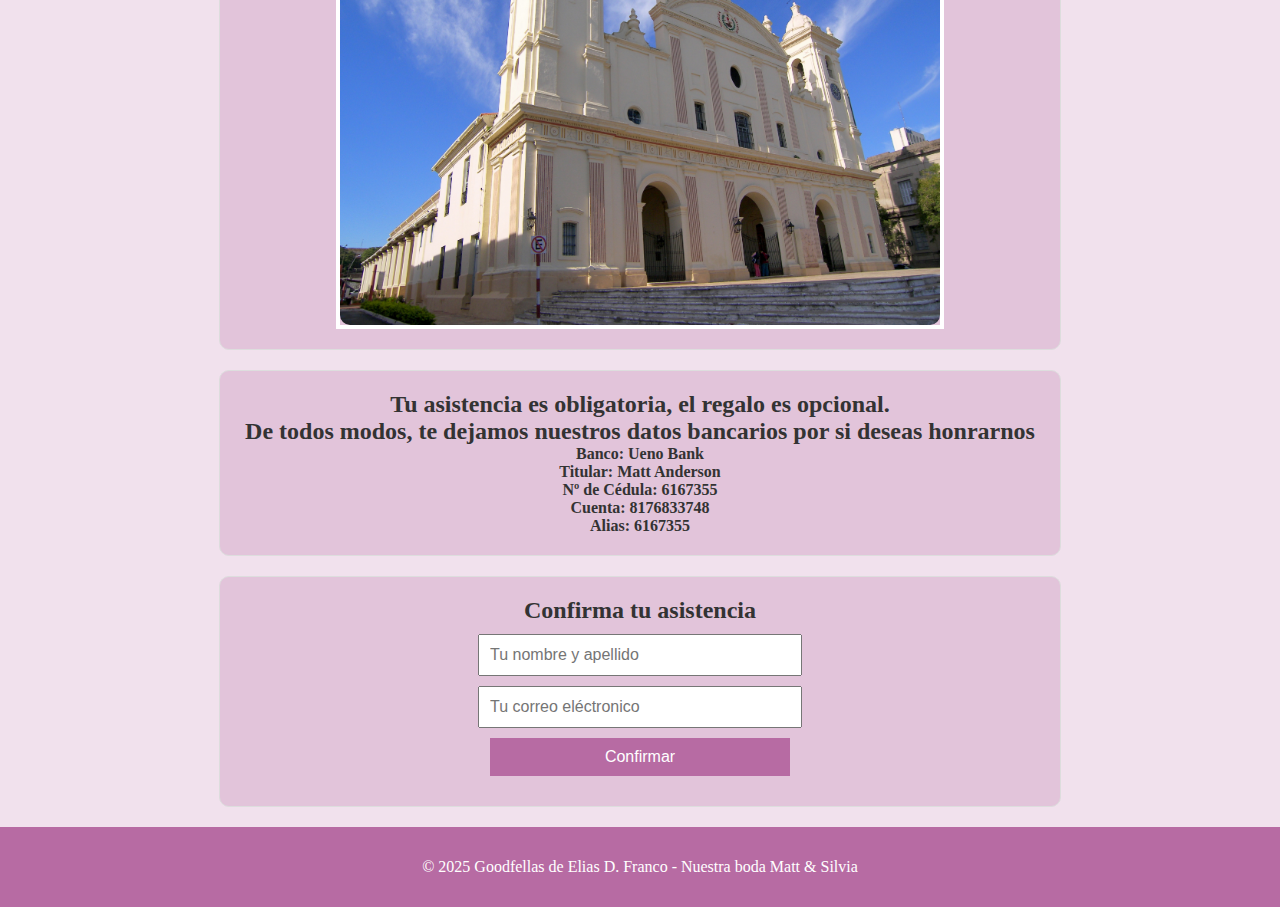
==== commit ed20e796: "Agregando nueva sección de regalo" ====
--- a/WeddingCards/assets/index.html
+++ b/WeddingCards/assets/index.html
@@ -53,10 +53,27 @@
                     <a href="https://g.co/kgs/Zt1eMbV" target="_blank">
                     Catedral Metropolitana Nuestra Señora de la Asunción
                 </h3>
-                </a>
+            </a>
+                <h4>Sábado 11 de Enero, 19:00 hs.
+<br>                Catedral metropolitana de Asunción
+                </h4>
                 <div class="church">
                     <img src="img/church.jpg" alt="Foto de la iglesia">
                 </div>
+            </section>
+
+            <section>
+                <h2> Tu asistencia es obligatoria, el regalo es opcional.
+                <br>  De todos modos, te dejamos nuestros datos bancarios por si deseas honrarnos </h2>
+                <h3>
+                    Banco: Ueno Bank
+                    <br> Titular: Matt Anderson
+                    <br> Nº de Cédula: 6167355
+                    <br> Cuenta: 8176833748
+                    <br> Alias: 6167355
+                </h3>
+
+
             </section>
 
             <section id="srvp">
@@ -69,7 +86,7 @@
             </section>
 
             <footer>
-                <p>© 2025 L.A S.A - Nuestra boda Matt & Silvia</p>
+                <p>© 2025 Goodfellas de Elias D. Franco - Nuestra boda Matt & Silvia</p>
             </footer>
 
             <script src="js/01-scriptCountdown.js"></script>
--- a/WeddingCards/assets/css/style.css
+++ b/WeddingCards/assets/css/style.css
@@ -3,20 +3,34 @@
     margin: 0;
     padding: 0;
     text-align: center;
-    background-color: #fdf4e3;
+    background-color: #f1e1ed;
     color: #333;
 }
 
 header {
-    background-color:#d4a5a5;
+    background-color:#D291BC;
     padding: 20px 10px;
     color: white;
 }
 
 h1 {
+    font-family:'Times New Roman', Times, serif;
     font-size: 2.5em;
     margin: 0;
 }
+
+h2 {
+    font-family: 'Times New Roman', Times, serif;
+    font-size: auto;
+    margin: 0;
+}
+
+h3 {
+    font-family: 'Times New Roman', Times, serif;
+    font-size:1em;
+    margin: 0 ;
+}
+
 
 section {
     padding: 20px;
@@ -24,7 +38,7 @@
     max-width: 800px;
     border: 1px solid #ddd;
     border-radius: 10px;
-    background: white;
+    background: #e2c4da;
 }
 
 #galery .images img {
@@ -49,16 +63,16 @@
 }
 
 form button {
-    background: #d4a5a5;
+    background: #b76ba3;
     color: white;
     border: none;
     cursor: pointer;
 }
 
 footer {
-    background: #333;
+    background: #b76ba3;
     color: white;
-    padding: 10px;
+    padding: 15px;
 }
 
 .timer span {
@@ -138,3 +152,19 @@
     color: black;
 }
 
+.church {
+    position: relative;
+    width: 100%;
+    max-width: 600px;
+    margin: auto;
+    border: 4px solid white;
+    overflow: hidden;
+}
+
+.church img{
+    width: 100%;
+    display: block ;
+    object-fit: cover;
+    height: 450px;
+    border-radius: 10px;
+}